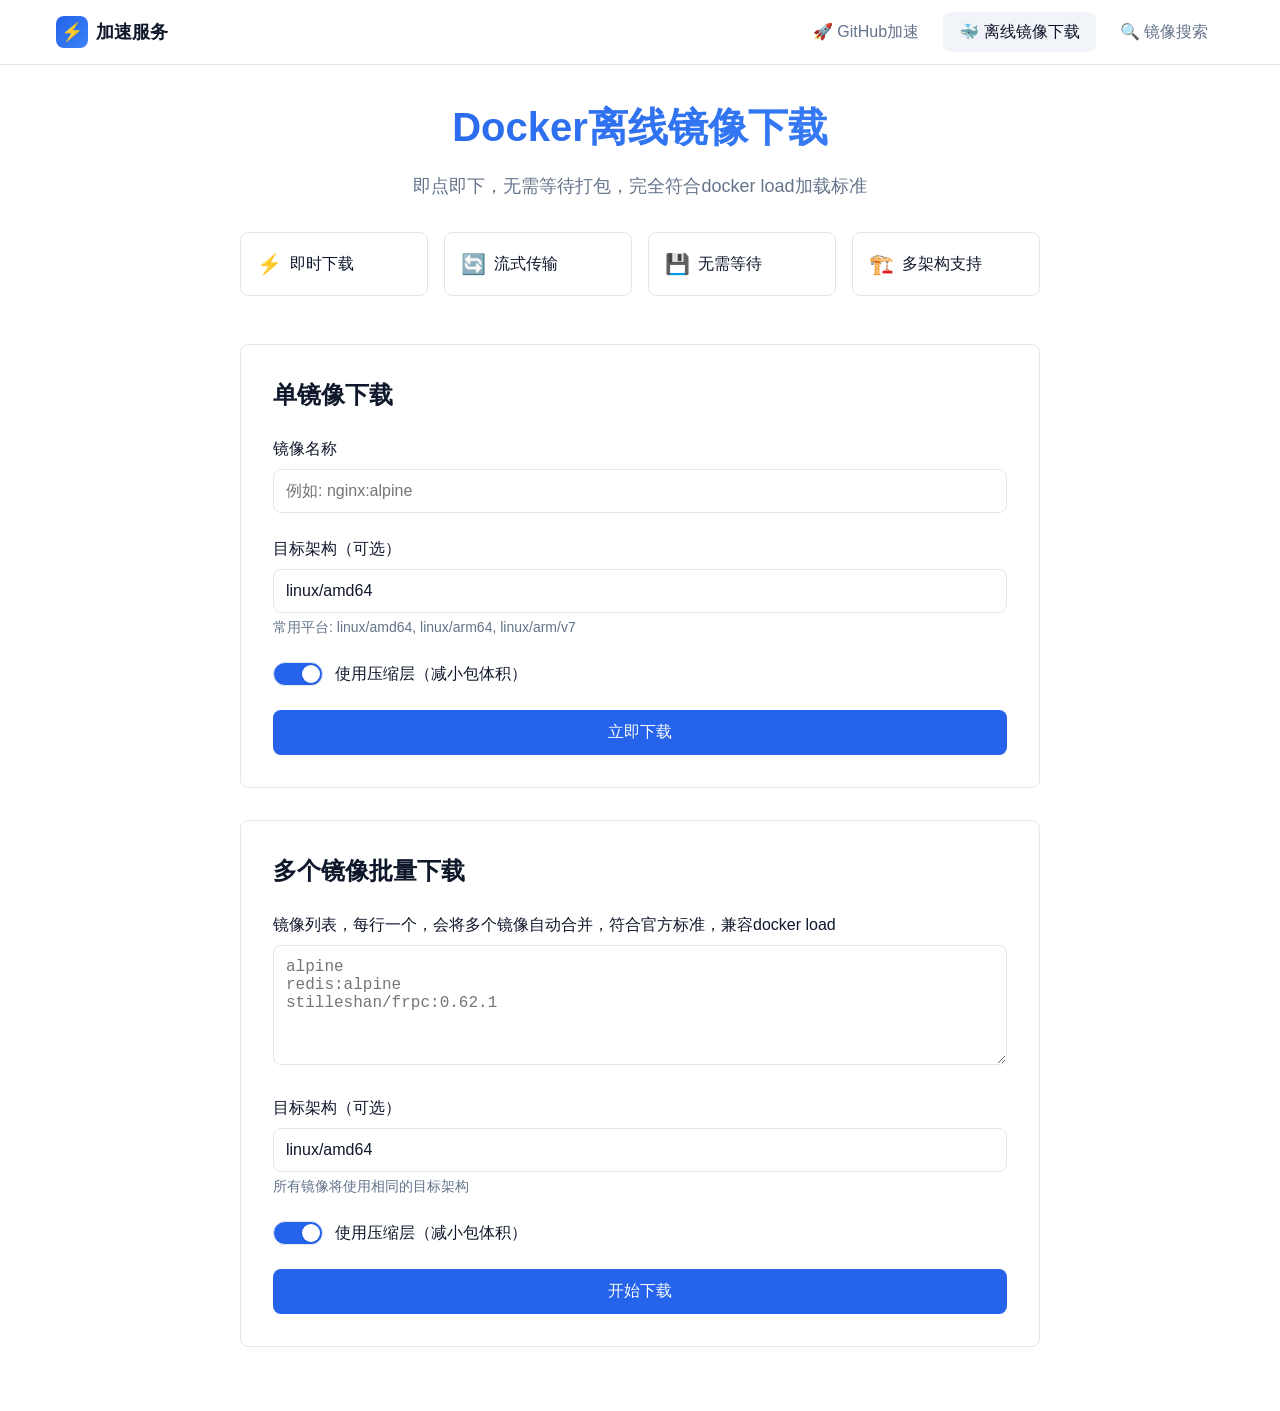
==== src/public/images.html @ 2dc98f77 "Initial hubproxy project" ====
<!DOCTYPE html>
<html lang="zh-CN">
<head>
    <meta charset="UTF-8">
    <meta name="viewport" content="width=device-width, initial-scale=1.0">
    <meta name="description" content="Docker镜像流式下载工具、即点即下无需等待">
    <meta name="keywords" content="Docker镜像下载、流式下载、即时下载">
    <meta name="color-scheme" content="dark light">
    <title>Docker离线镜像下载</title>
    <link rel="icon" href="/favicon.ico">
    <style>
        :root {
            --background: #ffffff;
            --foreground: #0f172a;
            --card: #ffffff;
            --card-foreground: #0f172a;
            --primary: #2563eb;
            --primary-foreground: #f8fafc;
            --secondary: #f1f5f9;
            --secondary-foreground: #0f172a;
            --muted: #f1f5f9;
            --muted-foreground: #64748b;
            --accent: #f1f5f9;
            --accent-foreground: #0f172a;
            --border: #e2e8f0;
            --input: #ffffff;
            --ring: #2563eb;
            --radius: 0.5rem;
            --success: #10b981;
            --warning: #f59e0b;
            --error: #ef4444;
        }

        @media (prefers-color-scheme: dark) {
            :root {
                --background: #0f172a;
                --foreground: #f8fafc;
                --card: #1e293b;
                --card-foreground: #f8fafc;
                --primary: #3b82f6;
                --primary-foreground: #f8fafc;
                --secondary: #1e293b;
                --secondary-foreground: #f8fafc;
                --muted: #1e293b;
                --muted-foreground: #94a3b8;
                --accent: #1e293b;
                --accent-foreground: #f8fafc;
                --border: #334155;
                --input: #1e293b;
                --ring: #3b82f6;
            }
        }

        * {
            box-sizing: border-box;
            margin: 0;
            padding: 0;
        }

        body {
            font-family: -apple-system, BlinkMacSystemFont, 'Segoe UI', 'Roboto', sans-serif;
            background-color: var(--background);
            color: var(--foreground);
            line-height: 1.5;
            min-height: 100vh;
            display: flex;
            flex-direction: column;
            transition: background-color 0.3s, color 0.3s;
        }

        /* 导航栏 */
        .navbar {
            position: sticky;
            top: 0;
            z-index: 50;
            width: 100%;
            border-bottom: 1px solid var(--border);
            background-color: rgba(255, 255, 255, 0.95);
            backdrop-filter: blur(8px);
            padding: 0;
        }

        @media (prefers-color-scheme: dark) {
            .navbar {
                background-color: rgba(15, 23, 42, 0.95);
            }
        }

        .navbar-container {
            max-width: 1200px;
            margin: 0 auto;
            padding: 0 1rem;
            display: flex;
            align-items: center;
            justify-content: space-between;
            height: 4rem;
        }

        .logo {
            display: flex;
            align-items: center;
            gap: 0.5rem;
            text-decoration: none;
            color: var(--foreground);
            font-weight: 600;
            font-size: 1.125rem;
        }

        .logo-icon {
            width: 2rem;
            height: 2rem;
            border-radius: 0.5rem;
            background: linear-gradient(135deg, var(--primary), #3b82f6);
            display: flex;
            align-items: center;
            justify-content: center;
            color: white;
        }

        .nav-links {
            display: flex;
            align-items: center;
            gap: 0.5rem;
        }

        .nav-link {
            padding: 0.5rem 1rem;
            border-radius: var(--radius);
            text-decoration: none;
            color: var(--muted-foreground);
            transition: all 0.2s;
            font-weight: 500;
        }

        .nav-link:hover,
        .nav-link.active {
            color: var(--foreground);
            background-color: var(--muted);
        }

        /* 主要内容 */
        .main {
            flex: 1;
            padding: 2rem 1rem;
        }

        .container {
            max-width: 800px;
            margin: 0 auto;
        }

        .header {
            text-align: center;
            margin-bottom: 3rem;
        }

        .title {
            font-size: 2.5rem;
            font-weight: 700;
            margin-bottom: 1rem;
            background: linear-gradient(135deg, var(--primary), #3b82f6);
            -webkit-background-clip: text;
            -webkit-text-fill-color: transparent;
            background-clip: text;
        }

        .subtitle {
            font-size: 1.125rem;
            color: var(--muted-foreground);
            margin-bottom: 2rem;
        }

        .features {
            display: grid;
            grid-template-columns: repeat(auto-fit, minmax(150px, 1fr));
            gap: 1rem;
            margin-top: 2rem;
        }

        .feature {
            display: flex;
            align-items: center;
            gap: 0.5rem;
            padding: 1rem;
            background-color: var(--card);
            border: 1px solid var(--border);
            border-radius: var(--radius);
            font-weight: 500;
        }

        .feature-icon {
            font-size: 1.25rem;
        }

        /* 下载区域 */
        .download-section,
        .batch-section {
            background-color: var(--card);
            border: 1px solid var(--border);
            border-radius: var(--radius);
            padding: 2rem;
            margin-bottom: 2rem;
        }

        .section-title {
            font-size: 1.5rem;
            font-weight: 600;
            margin-bottom: 1.5rem;
            color: var(--foreground);
        }

        .form-group {
            margin-bottom: 1.5rem;
        }

        .form-label {
            display: block;
            font-weight: 500;
            margin-bottom: 0.5rem;
            color: var(--foreground);
        }

        .form-input,
        .form-select,
        .textarea {
            width: 100%;
            padding: 0.75rem;
            border: 1px solid var(--border);
            border-radius: var(--radius);
            background-color: var(--input);
            color: var(--foreground);
            font-size: 1rem;
            transition: all 0.2s;
        }

        .form-input:focus,
        .form-select:focus,
        .textarea:focus {
            outline: none;
            border-color: var(--ring);
            box-shadow: 0 0 0 3px rgba(37, 99, 235, 0.1);
        }

        .textarea {
            min-height: 120px;
            resize: vertical;
            font-family: monospace;
        }

        .form-row {
            display: grid;
            grid-template-columns: 1fr 1fr;
            gap: 1rem;
        }

        .btn {
            display: inline-flex;
            align-items: center;
            justify-content: center;
            gap: 0.5rem;
            padding: 0.75rem 1.5rem;
            border: none;
            border-radius: var(--radius);
            font-weight: 500;
            font-size: 1rem;
            cursor: pointer;
            transition: all 0.2s;
            text-decoration: none;
        }

        .btn-primary {
            background-color: var(--primary);
            color: var(--primary-foreground);
        }

        .btn-primary:hover:not(:disabled) {
            background-color: #1d4ed8;
        }

        .btn-primary:disabled {
            opacity: 0.5;
            cursor: not-allowed;
        }

        .btn-full {
            width: 100%;
        }

        .status {
            padding: 1rem;
            border-radius: var(--radius);
            margin-bottom: 1rem;
            font-weight: 500;
        }

        .status-success {
            background-color: rgba(16, 185, 129, 0.1);
            color: var(--success);
            border: 1px solid rgba(16, 185, 129, 0.2);
        }

        .status-error {
            background-color: rgba(239, 68, 68, 0.1);
            color: var(--error);
            border: 1px solid rgba(239, 68, 68, 0.2);
        }

        .status-warning {
            background-color: rgba(245, 158, 11, 0.1);
            color: var(--warning);
            border: 1px solid rgba(245, 158, 11, 0.2);
        }

        .help-text {
            font-size: 0.875rem;
            color: var(--muted-foreground);
            margin-top: 0.25rem;
        }

        @media (max-width: 768px) {
            .navbar-container {
                padding: 0 0.5rem;
            }
            
            .nav-links {
                gap: 0.25rem;
            }
            
            .nav-link {
                padding: 0.5rem;
                font-size: 0.875rem;
            }
            
            .main {
                padding: 1rem 0.5rem;
            }
            
            .download-section,
            .batch-section {
                padding: 1.5rem;
            }
            
            .form-row {
                grid-template-columns: 1fr;
            }
            
            .features {
                grid-template-columns: 1fr;
            }
            
            .title {
                font-size: 2rem;
            }
        }

        .loading {
            display: inline-block;
            width: 1rem;
            height: 1rem;
            border: 2px solid transparent;
            border-top: 2px solid currentColor;
            border-radius: 50%;
            animation: spin 1s linear infinite;
        }

        @keyframes spin {
            0% { transform: rotate(0deg); }
            100% { transform: rotate(360deg); }
        }

        /* 切换开关样式 */
        .switch-container {
            display: flex;
            align-items: center;
            gap: 0.75rem;
            margin-bottom: 1.5rem;
        }

        .switch {
            position: relative;
            display: inline-block;
            width: 50px;
            height: 24px;
        }

        .switch input {
            opacity: 0;
            width: 0;
            height: 0;
        }

        .slider {
            position: absolute;
            cursor: pointer;
            top: 0;
            left: 0;
            right: 0;
            bottom: 0;
            background-color: var(--muted);
            transition: 0.2s;
            border-radius: 24px;
            border: 1px solid var(--border);
        }

        .slider:before {
            position: absolute;
            content: "";
            height: 18px;
            width: 18px;
            left: 2px;
            bottom: 2px;
            background-color: white;
            transition: 0.2s;
            border-radius: 50%;
            box-shadow: 0 1px 3px rgba(0,0,0,0.1);
        }

        input:checked + .slider {
            background-color: var(--primary);
        }

        input:checked + .slider:before {
            transform: translateX(26px);
        }

        .switch-label {
            font-weight: 500;
            color: var(--foreground);
            cursor: pointer;
        }

        .hidden {
            display: none;
        }

        .mobile-menu-toggle {
            display: none;
        }

        @media (max-width: 768px) {
            .navbar-container {
                padding: 0 0.5rem;
            }
            
            .nav-links {
                position: fixed;
                top: 70px;
                left: 0;
                right: 0;
                background: var(--background);
                border: 1px solid var(--border);
                border-top: none;
                border-radius: 0 0 12px 12px;
                padding: 1rem;
                flex-direction: column;
                gap: 0.5rem;
                z-index: 1000;
                transform: translateY(-100vh);
                transition: transform 0.3s ease;
            }
            
            .nav-links.active {
                transform: translateY(0);
            }
            
            .mobile-menu-toggle {
                display: block !important;
                background: none;
                border: none;
                color: var(--foreground);
                font-size: 1.5rem;
                cursor: pointer;
                padding: 0.5rem;
                border-radius: var(--radius);
                transition: background-color 0.2s;
            }
            
            .mobile-menu-toggle:hover {
                background-color: var(--muted);
            }
            
            .navbar-container {
                justify-content: space-between !important;
            }
            
            .main {
                padding: 1rem 0.5rem;
            }
            
            .download-section,
            .batch-section {
                padding: 1.5rem;
            }
            
            .form-row {
                grid-template-columns: 1fr;
            }
            
            .features {
                grid-template-columns: 1fr;
            }
            
            .title {
                font-size: 2rem;
            }
        }
    </style>
</head>
<body>
    <nav class="navbar">
        <div class="navbar-container">
            <a href="/" class="logo">
                <div class="logo-icon">
                    ⚡
                </div>
                加速服务
            </a>
            
            <button class="mobile-menu-toggle" id="mobileMenuToggle">
                ☰
            </button>
            
            <div class="nav-links" id="navLinks">
                <a href="/" class="nav-link">🚀 GitHub加速</a>
                <a href="/images.html" class="nav-link active">🐳 离线镜像下载</a>
                <a href="/search.html" class="nav-link">🔍 镜像搜索</a>
            </div>
        </div>
    </nav>

    <main class="main">
        <div class="container">
            <div class="header">
                <h1 class="title">Docker离线镜像下载</h1>
                <p class="subtitle">即点即下，无需等待打包，完全符合docker load加载标准</p>
                
                <div class="features">
                    <div class="feature">
                        <span class="feature-icon">⚡</span>
                        <span>即时下载</span>
                    </div>
                    <div class="feature">
                        <span class="feature-icon">🔄</span>
                        <span>流式传输</span>
                    </div>
                    <div class="feature">
                        <span class="feature-icon">💾</span>
                        <span>无需等待</span>
                    </div>
                    <div class="feature">
                        <span class="feature-icon">🏗️</span>
                        <span>多架构支持</span>
                    </div>
                </div>
            </div>

            <div class="download-section">
                <h2 class="section-title">单镜像下载</h2>
                
                <div id="singleStatus"></div>
                
                <form id="singleForm">
                    <div class="form-group">
                        <label class="form-label" for="imageInput">镜像名称</label>
                        <input 
                            type="text" 
                            id="imageInput" 
                            class="form-input" 
                            placeholder="例如: nginx:alpine"
                        >
                    </div>
                    
                    <div class="form-group">
                        <label class="form-label" for="platformInput">目标架构（可选）</label>
                        <input 
                            type="text" 
                            id="platformInput" 
                            class="form-input" 
                            placeholder="linux/amd64"
                            value="linux/amd64"
                        >
                        <div class="help-text">
                            常用平台: linux/amd64, linux/arm64, linux/arm/v7
                        </div>
                    </div>
                    
                    <div class="switch-container">
                        <label class="switch">
                            <input type="checkbox" id="compressedToggle" checked>
                            <span class="slider"></span>
                        </label>
                        <label for="compressedToggle" class="switch-label">使用压缩层（减小包体积）</label>
                    </div>
                    
                    <button type="submit" class="btn btn-primary btn-full" id="downloadBtn">
                        <span id="downloadText">立即下载</span>
                        <span id="downloadLoading" class="loading hidden"></span>
                    </button>
                </form>
            </div>

            <div class="batch-section">
                <h2 class="section-title">多个镜像批量下载</h2>
                
                <div id="batchStatus"></div>
                
                <form id="batchForm">
                    <div class="form-group">
                        <label class="form-label" for="imagesTextarea">镜像列表，每行一个，会将多个镜像自动合并，符合官方标准，兼容docker load</label>
                        <textarea 
                            id="imagesTextarea" 
                            class="textarea" 
                            placeholder="alpine&#10;redis:alpine&#10;stilleshan/frpc:0.62.1"
                        ></textarea>
                    </div>
                    
                    <div class="form-group">
                        <label class="form-label" for="batchPlatformInput">目标架构（可选）</label>
                        <input 
                            type="text" 
                            id="batchPlatformInput" 
                            class="form-input" 
                            placeholder="linux/amd64"
                            value="linux/amd64"
                        >
                        <div class="help-text">
                            所有镜像将使用相同的目标架构
                        </div>
                    </div>
                    
                    <div class="switch-container">
                        <label class="switch">
                            <input type="checkbox" id="batchCompressedToggle" checked>
                            <span class="slider"></span>
                        </label>
                        <label for="batchCompressedToggle" class="switch-label">使用压缩层（减小包体积）</label>
                    </div>
                    
                    <button type="submit" class="btn btn-primary btn-full" id="batchDownloadBtn">
                        <span id="batchDownloadText">开始下载</span>
                        <span id="batchDownloadLoading" class="loading hidden"></span>
                    </button>
                </form>
            </div>
        </div>
    </main>

    <script>
        function showStatus(elementId, message, type = 'success') {
            const element = document.getElementById(elementId);
            element.className = `status status-${type}`;
            element.textContent = message;
            element.classList.remove('hidden');
        }

        function hideStatus(elementId) {
            document.getElementById(elementId).classList.add('hidden');
        }

        function setButtonLoading(btnId, textId, loadingId, loading) {
            const btn = document.getElementById(btnId);
            const text = document.getElementById(textId);
            const loadingSpinner = document.getElementById(loadingId);
            
            btn.disabled = loading;
            if (loading) {
                text.classList.add('hidden');
                loadingSpinner.classList.remove('hidden');
            } else {
                text.classList.remove('hidden');
                loadingSpinner.classList.add('hidden');
            }
        }

        function buildDownloadUrl(imageName, platform = '', useCompressed = true, mode = '') {
            const encodedImage = imageName.replace(/\//g, '_');
            let url = `/api/image/download/${encodedImage}`;
            
            const params = new URLSearchParams();
            if (platform && platform.trim()) {
                params.append('platform', platform.trim());
            }
            params.append('compressed', useCompressed.toString());
            if (mode) {
                params.append('mode', mode);
            }
            
            if (params.toString()) {
                url += '?' + params.toString();
            }
            
            return url;
        }

        function buildInfoUrl(imageName) {
            const encodedImage = imageName.replace(/\//g, '_');
            return `/api/image/info/${encodedImage}`;
        }

        async function preflightImageDownload(imageName) {
            const controller = new AbortController();
            const timeoutId = setTimeout(() => controller.abort(), 8000);
            try {
                const response = await fetch(buildInfoUrl(imageName), {
                    method: 'GET',
                    headers: {
                        'Accept': 'application/json'
                    },
                    cache: 'no-store',
                    signal: controller.signal
                });

                const contentType = response.headers.get('Content-Type') || '';
                let payload = null;
                if (contentType.includes('application/json')) {
                    payload = await response.json();
                }

                if (!response.ok) {
                    return { ok: false, error: (payload && payload.error) ? payload.error : '镜像预检失败' };
                }

                if (payload && payload.success === false) {
                    return { ok: false, error: payload.error || '镜像预检失败' };
                }

                return { ok: true };
            } catch (error) {
                if (error.name === 'AbortError') {
                    return { ok: false, error: '预检超时，请稍后重试' };
                }
                return { ok: false, error: '网络错误: ' + error.message };
            } finally {
                clearTimeout(timeoutId);
            }
        }

        async function preflightImages(images) {
            const uniqueImages = Array.from(new Set(images));
            const results = await Promise.allSettled(uniqueImages.map((imageName) => preflightImageDownload(imageName)));
            for (let i = 0; i < results.length; i++) {
                const result = results[i];
                if (result.status === 'rejected') {
                    return { ok: false, error: '预检失败，请稍后重试' };
                }
                if (!result.value.ok) {
                    return { ok: false, error: result.value.error || '预检失败' };
                }
            }
            return { ok: true };
        }

        document.getElementById('singleForm').addEventListener('submit', async function(e) {
            e.preventDefault();
            
            const imageName = document.getElementById('imageInput').value.trim();
            if (!imageName) {
                showStatus('singleStatus', '请输入镜像名称', 'error');
                return;
            }
            
            const platform = document.getElementById('platformInput').value.trim();
            const useCompressed = document.getElementById('compressedToggle').checked;
            
            hideStatus('singleStatus');
            setButtonLoading('downloadBtn', 'downloadText', 'downloadLoading', true);
            
            showStatus('singleStatus', '正在准备下载...', 'success');
            const preflightResult = await preflightImages([imageName]);
            if (!preflightResult.ok) {
                showStatus('singleStatus', preflightResult.error, 'error');
                setButtonLoading('downloadBtn', 'downloadText', 'downloadLoading', false);
                return;
            }

            const prepareUrl = buildDownloadUrl(imageName, platform, useCompressed, 'prepare');
            try {
                const response = await fetch(prepareUrl, {
                    method: 'GET',
                    headers: {
                        'Accept': 'application/json'
                    },
                    cache: 'no-store'
                });

                if (response.ok) {
                    const data = await response.json();
                    if (!data || !data.download_url) {
                        showStatus('singleStatus', '下载地址生成失败', 'error');
                        return;
                    }

                    const link = document.createElement('a');
                    link.href = data.download_url;
                    link.download = '';
                    link.style.display = 'none';
                    document.body.appendChild(link);
                    link.click();
                    document.body.removeChild(link);

                    const platformText = platform ? ` (${platform})` : '';
                    showStatus('singleStatus', `开始下载 ${imageName}${platformText}`, 'success');
                } else {
                    const error = await response.json();
                    showStatus('singleStatus', error.error || '下载失败', 'error');
                }
            } catch (error) {
                showStatus('singleStatus', '网络错误: ' + error.message, 'error');
            } finally {
                setButtonLoading('downloadBtn', 'downloadText', 'downloadLoading', false);
            }
        });

        document.getElementById('batchForm').addEventListener('submit', async function(e) {
            e.preventDefault();
            
            const imagesText = document.getElementById('imagesTextarea').value.trim();
            if (!imagesText) {
                showStatus('batchStatus', '请输入镜像列表', 'error');
                return;
            }
            
            const images = imagesText.split('\n')
                .map(line => line.trim())
                .filter(line => line && !line.startsWith('#'));
            
            if (images.length === 0) {
                showStatus('batchStatus', '镜像列表为空', 'error');
                return;
            }
            
            const platform = document.getElementById('batchPlatformInput').value.trim();
            const useCompressed = document.getElementById('batchCompressedToggle').checked;
            
            const options = {
                images: images,
                useCompressedLayers: useCompressed
            };
            
            if (platform) {
                options.platform = platform;
            }
            
            hideStatus('batchStatus');
            setButtonLoading('batchDownloadBtn', 'batchDownloadText', 'batchDownloadLoading', true);
            showStatus('batchStatus', '正在准备下载...', 'success');
            const preflightResult = await preflightImages(images);
            if (!preflightResult.ok) {
                showStatus('batchStatus', preflightResult.error, 'error');
                setButtonLoading('batchDownloadBtn', 'batchDownloadText', 'batchDownloadLoading', false);
                return;
            }
            
            try {
                const response = await fetch('/api/image/batch?mode=prepare', {
                    method: 'POST',
                    headers: {
                        'Content-Type': 'application/json',
                    },
                    body: JSON.stringify(options)
                });
                
                if (response.ok) {
                    const data = await response.json();
                    if (!data || !data.download_url) {
                        showStatus('batchStatus', '下载地址生成失败', 'error');
                        return;
                    }

                    const url = data.download_url;
                    const link = document.createElement('a');
                    link.href = url;
                    link.style.display = 'none';
                    document.body.appendChild(link);
                    link.click();
                    document.body.removeChild(link);
                    
                    const platformText = platform ? ` (${platform})` : '';
                    showStatus('batchStatus', `开始下载 ${images.length} 个镜像${platformText}`, 'success');
                } else {
                    const error = await response.json();
                    showStatus('batchStatus', error.error || '下载失败', 'error');
                }
            } catch (error) {
                showStatus('batchStatus', '网络错误: ' + error.message, 'error');
            } finally {
                setButtonLoading('batchDownloadBtn', 'batchDownloadText', 'batchDownloadLoading', false);
            }
        });

        function initMobileMenu() {
            const mobileMenuToggle = document.getElementById('mobileMenuToggle');
            const navLinks = document.getElementById('navLinks');
            
            if (mobileMenuToggle && navLinks) {
                mobileMenuToggle.addEventListener('click', () => {
                    navLinks.classList.toggle('active');
                });
                
                navLinks.addEventListener('click', (e) => {
                    if (e.target.classList.contains('nav-link')) {
                        navLinks.classList.remove('active');
                    }
                });
            }
        }

        initMobileMenu();
    </script>
</body>
</html>
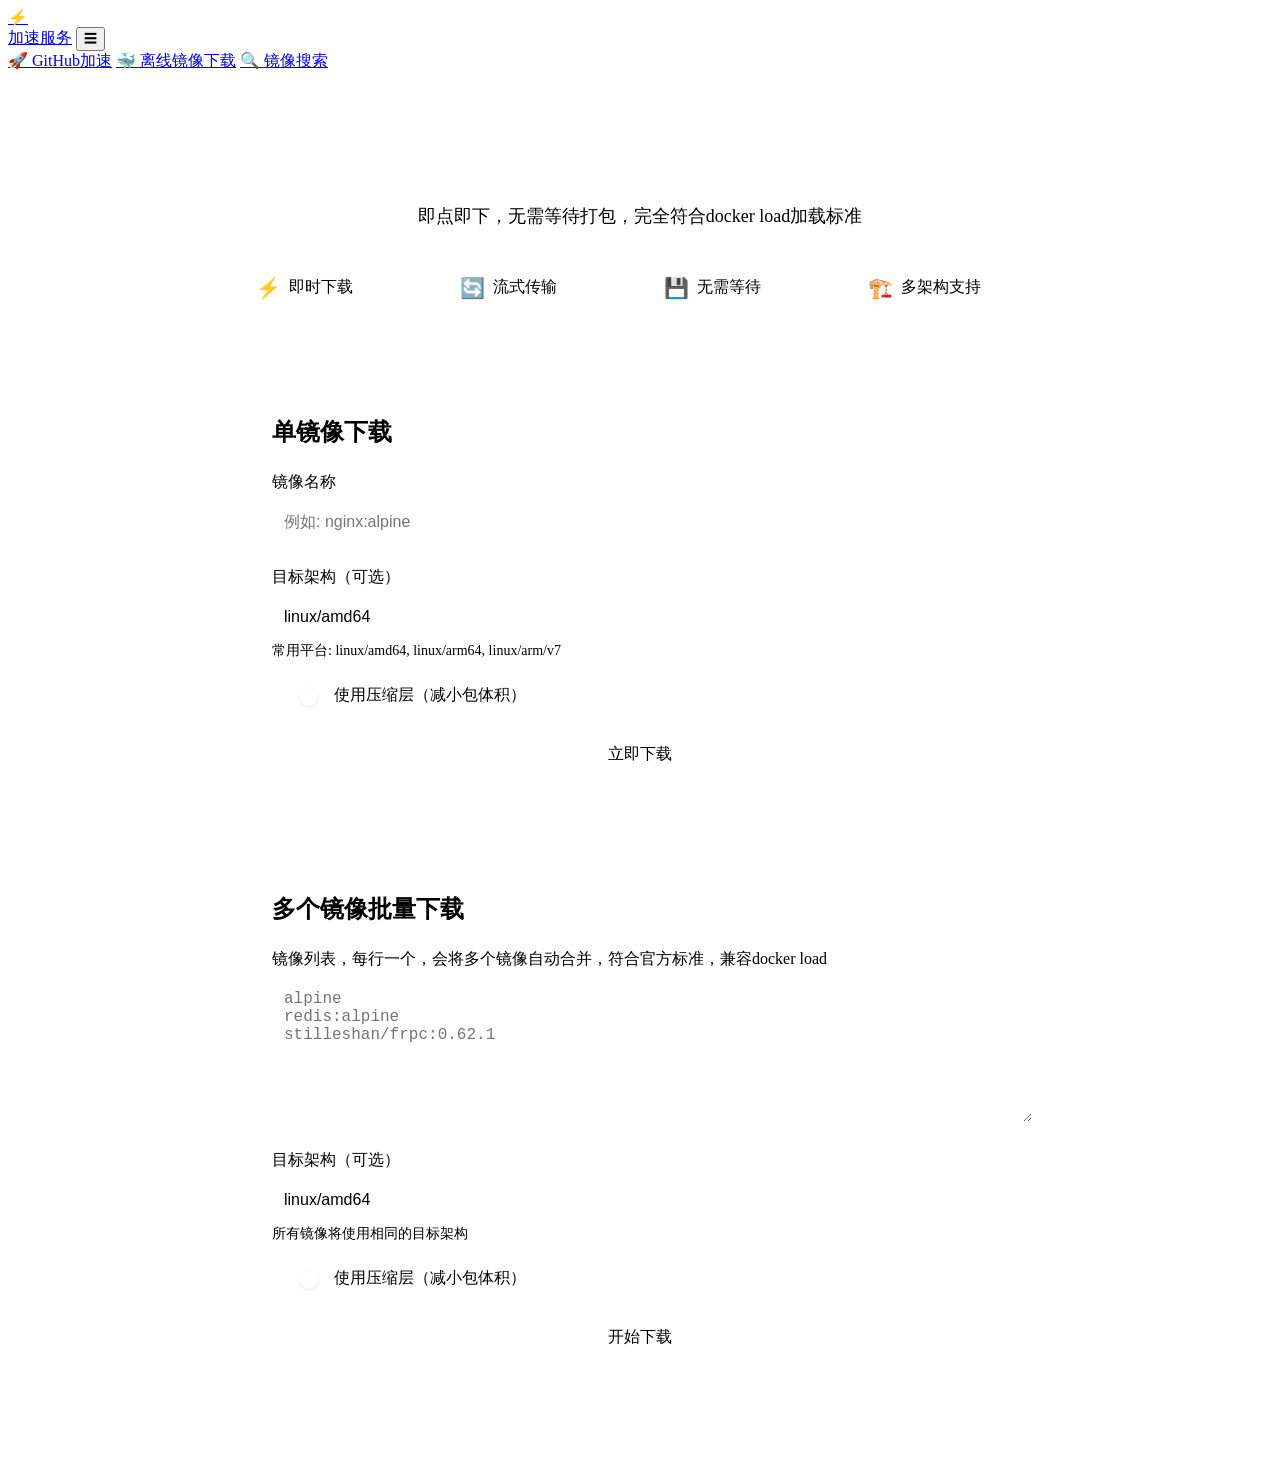
==== commit 682e8517: "Optimize workflows, frontend, and code quality - Fix Docker image tags: only latest, date, linux-amd" ====
--- a/src/public/images.html
+++ b/src/public/images.html
@@ -8,518 +8,54 @@
     <meta name="color-scheme" content="dark light">
     <title>Docker离线镜像下载</title>
     <link rel="icon" href="/favicon.ico">
+    <link rel="stylesheet" href="/public/nav.css">
     <style>
-        :root {
-            --background: #ffffff;
-            --foreground: #0f172a;
-            --card: #ffffff;
-            --card-foreground: #0f172a;
-            --primary: #2563eb;
-            --primary-foreground: #f8fafc;
-            --secondary: #f1f5f9;
-            --secondary-foreground: #0f172a;
-            --muted: #f1f5f9;
-            --muted-foreground: #64748b;
-            --accent: #f1f5f9;
-            --accent-foreground: #0f172a;
-            --border: #e2e8f0;
-            --input: #ffffff;
-            --ring: #2563eb;
-            --radius: 0.5rem;
-            --success: #10b981;
-            --warning: #f59e0b;
-            --error: #ef4444;
-        }
-
-        @media (prefers-color-scheme: dark) {
-            :root {
-                --background: #0f172a;
-                --foreground: #f8fafc;
-                --card: #1e293b;
-                --card-foreground: #f8fafc;
-                --primary: #3b82f6;
-                --primary-foreground: #f8fafc;
-                --secondary: #1e293b;
-                --secondary-foreground: #f8fafc;
-                --muted: #1e293b;
-                --muted-foreground: #94a3b8;
-                --accent: #1e293b;
-                --accent-foreground: #f8fafc;
-                --border: #334155;
-                --input: #1e293b;
-                --ring: #3b82f6;
-            }
-        }
-
-        * {
-            box-sizing: border-box;
-            margin: 0;
-            padding: 0;
-        }
-
-        body {
-            font-family: -apple-system, BlinkMacSystemFont, 'Segoe UI', 'Roboto', sans-serif;
-            background-color: var(--background);
-            color: var(--foreground);
-            line-height: 1.5;
-            min-height: 100vh;
-            display: flex;
-            flex-direction: column;
-            transition: background-color 0.3s, color 0.3s;
-        }
-
-        /* 导航栏 */
-        .navbar {
-            position: sticky;
-            top: 0;
-            z-index: 50;
-            width: 100%;
-            border-bottom: 1px solid var(--border);
-            background-color: rgba(255, 255, 255, 0.95);
-            backdrop-filter: blur(8px);
-            padding: 0;
-        }
-
-        @media (prefers-color-scheme: dark) {
-            .navbar {
-                background-color: rgba(15, 23, 42, 0.95);
-            }
-        }
-
-        .navbar-container {
-            max-width: 1200px;
-            margin: 0 auto;
-            padding: 0 1rem;
-            display: flex;
-            align-items: center;
-            justify-content: space-between;
-            height: 4rem;
-        }
-
-        .logo {
-            display: flex;
-            align-items: center;
-            gap: 0.5rem;
-            text-decoration: none;
-            color: var(--foreground);
-            font-weight: 600;
-            font-size: 1.125rem;
-        }
-
-        .logo-icon {
-            width: 2rem;
-            height: 2rem;
-            border-radius: 0.5rem;
-            background: linear-gradient(135deg, var(--primary), #3b82f6);
-            display: flex;
-            align-items: center;
-            justify-content: center;
-            color: white;
-        }
-
-        .nav-links {
-            display: flex;
-            align-items: center;
-            gap: 0.5rem;
-        }
-
-        .nav-link {
-            padding: 0.5rem 1rem;
-            border-radius: var(--radius);
-            text-decoration: none;
-            color: var(--muted-foreground);
-            transition: all 0.2s;
-            font-weight: 500;
-        }
-
-        .nav-link:hover,
-        .nav-link.active {
-            color: var(--foreground);
-            background-color: var(--muted);
-        }
-
-        /* 主要内容 */
-        .main {
-            flex: 1;
-            padding: 2rem 1rem;
-        }
-
-        .container {
-            max-width: 800px;
-            margin: 0 auto;
-        }
-
-        .header {
-            text-align: center;
-            margin-bottom: 3rem;
-        }
-
-        .title {
-            font-size: 2.5rem;
-            font-weight: 700;
-            margin-bottom: 1rem;
-            background: linear-gradient(135deg, var(--primary), #3b82f6);
-            -webkit-background-clip: text;
-            -webkit-text-fill-color: transparent;
-            background-clip: text;
-        }
-
-        .subtitle {
-            font-size: 1.125rem;
-            color: var(--muted-foreground);
-            margin-bottom: 2rem;
-        }
-
-        .features {
-            display: grid;
-            grid-template-columns: repeat(auto-fit, minmax(150px, 1fr));
-            gap: 1rem;
-            margin-top: 2rem;
-        }
-
-        .feature {
-            display: flex;
-            align-items: center;
-            gap: 0.5rem;
-            padding: 1rem;
-            background-color: var(--card);
-            border: 1px solid var(--border);
-            border-radius: var(--radius);
-            font-weight: 500;
-        }
-
-        .feature-icon {
-            font-size: 1.25rem;
-        }
-
-        /* 下载区域 */
-        .download-section,
-        .batch-section {
-            background-color: var(--card);
-            border: 1px solid var(--border);
-            border-radius: var(--radius);
-            padding: 2rem;
-            margin-bottom: 2rem;
-        }
-
-        .section-title {
-            font-size: 1.5rem;
-            font-weight: 600;
-            margin-bottom: 1.5rem;
-            color: var(--foreground);
-        }
-
-        .form-group {
-            margin-bottom: 1.5rem;
-        }
-
-        .form-label {
-            display: block;
-            font-weight: 500;
-            margin-bottom: 0.5rem;
-            color: var(--foreground);
-        }
-
-        .form-input,
-        .form-select,
-        .textarea {
-            width: 100%;
-            padding: 0.75rem;
-            border: 1px solid var(--border);
-            border-radius: var(--radius);
-            background-color: var(--input);
-            color: var(--foreground);
-            font-size: 1rem;
-            transition: all 0.2s;
-        }
-
-        .form-input:focus,
-        .form-select:focus,
-        .textarea:focus {
-            outline: none;
-            border-color: var(--ring);
-            box-shadow: 0 0 0 3px rgba(37, 99, 235, 0.1);
-        }
-
-        .textarea {
-            min-height: 120px;
-            resize: vertical;
-            font-family: monospace;
-        }
-
-        .form-row {
-            display: grid;
-            grid-template-columns: 1fr 1fr;
-            gap: 1rem;
-        }
-
-        .btn {
-            display: inline-flex;
-            align-items: center;
-            justify-content: center;
-            gap: 0.5rem;
-            padding: 0.75rem 1.5rem;
-            border: none;
-            border-radius: var(--radius);
-            font-weight: 500;
-            font-size: 1rem;
-            cursor: pointer;
-            transition: all 0.2s;
-            text-decoration: none;
-        }
-
-        .btn-primary {
-            background-color: var(--primary);
-            color: var(--primary-foreground);
-        }
-
-        .btn-primary:hover:not(:disabled) {
-            background-color: #1d4ed8;
-        }
-
-        .btn-primary:disabled {
-            opacity: 0.5;
-            cursor: not-allowed;
-        }
-
-        .btn-full {
-            width: 100%;
-        }
-
-        .status {
-            padding: 1rem;
-            border-radius: var(--radius);
-            margin-bottom: 1rem;
-            font-weight: 500;
-        }
-
-        .status-success {
-            background-color: rgba(16, 185, 129, 0.1);
-            color: var(--success);
-            border: 1px solid rgba(16, 185, 129, 0.2);
-        }
-
-        .status-error {
-            background-color: rgba(239, 68, 68, 0.1);
-            color: var(--error);
-            border: 1px solid rgba(239, 68, 68, 0.2);
-        }
-
-        .status-warning {
-            background-color: rgba(245, 158, 11, 0.1);
-            color: var(--warning);
-            border: 1px solid rgba(245, 158, 11, 0.2);
-        }
-
-        .help-text {
-            font-size: 0.875rem;
-            color: var(--muted-foreground);
-            margin-top: 0.25rem;
-        }
-
-        @media (max-width: 768px) {
-            .navbar-container {
-                padding: 0 0.5rem;
-            }
-            
-            .nav-links {
-                gap: 0.25rem;
-            }
-            
-            .nav-link {
-                padding: 0.5rem;
-                font-size: 0.875rem;
-            }
-            
-            .main {
-                padding: 1rem 0.5rem;
-            }
-            
-            .download-section,
-            .batch-section {
-                padding: 1.5rem;
-            }
-            
-            .form-row {
-                grid-template-columns: 1fr;
-            }
-            
-            .features {
-                grid-template-columns: 1fr;
-            }
-            
-            .title {
-                font-size: 2rem;
-            }
-        }
-
-        .loading {
-            display: inline-block;
-            width: 1rem;
-            height: 1rem;
-            border: 2px solid transparent;
-            border-top: 2px solid currentColor;
-            border-radius: 50%;
-            animation: spin 1s linear infinite;
-        }
-
-        @keyframes spin {
-            0% { transform: rotate(0deg); }
-            100% { transform: rotate(360deg); }
-        }
-
-        /* 切换开关样式 */
-        .switch-container {
-            display: flex;
-            align-items: center;
-            gap: 0.75rem;
-            margin-bottom: 1.5rem;
-        }
-
-        .switch {
-            position: relative;
-            display: inline-block;
-            width: 50px;
-            height: 24px;
-        }
-
-        .switch input {
-            opacity: 0;
-            width: 0;
-            height: 0;
-        }
-
-        .slider {
-            position: absolute;
-            cursor: pointer;
-            top: 0;
-            left: 0;
-            right: 0;
-            bottom: 0;
-            background-color: var(--muted);
-            transition: 0.2s;
-            border-radius: 24px;
-            border: 1px solid var(--border);
-        }
-
-        .slider:before {
-            position: absolute;
-            content: "";
-            height: 18px;
-            width: 18px;
-            left: 2px;
-            bottom: 2px;
-            background-color: white;
-            transition: 0.2s;
-            border-radius: 50%;
-            box-shadow: 0 1px 3px rgba(0,0,0,0.1);
-        }
-
-        input:checked + .slider {
-            background-color: var(--primary);
-        }
-
-        input:checked + .slider:before {
-            transform: translateX(26px);
-        }
-
-        .switch-label {
-            font-weight: 500;
-            color: var(--foreground);
-            cursor: pointer;
-        }
-
-        .hidden {
-            display: none;
-        }
-
-        .mobile-menu-toggle {
-            display: none;
-        }
-
-        @media (max-width: 768px) {
-            .navbar-container {
-                padding: 0 0.5rem;
-            }
-            
-            .nav-links {
-                position: fixed;
-                top: 70px;
-                left: 0;
-                right: 0;
-                background: var(--background);
-                border: 1px solid var(--border);
-                border-top: none;
-                border-radius: 0 0 12px 12px;
-                padding: 1rem;
-                flex-direction: column;
-                gap: 0.5rem;
-                z-index: 1000;
-                transform: translateY(-100vh);
-                transition: transform 0.3s ease;
-            }
-            
-            .nav-links.active {
-                transform: translateY(0);
-            }
-            
-            .mobile-menu-toggle {
-                display: block !important;
-                background: none;
-                border: none;
-                color: var(--foreground);
-                font-size: 1.5rem;
-                cursor: pointer;
-                padding: 0.5rem;
-                border-radius: var(--radius);
-                transition: background-color 0.2s;
-            }
-            
-            .mobile-menu-toggle:hover {
-                background-color: var(--muted);
-            }
-            
-            .navbar-container {
-                justify-content: space-between !important;
-            }
-            
-            .main {
-                padding: 1rem 0.5rem;
-            }
-            
-            .download-section,
-            .batch-section {
-                padding: 1.5rem;
-            }
-            
-            .form-row {
-                grid-template-columns: 1fr;
-            }
-            
-            .features {
-                grid-template-columns: 1fr;
-            }
-            
-            .title {
-                font-size: 2rem;
-            }
-        }
+        :root { --success: #10b981; --warning: #f59e0b; --error: #ef4444; }
+        .main { flex: 1; padding: 2rem 1rem; }
+        .container { max-width: 800px; margin: 0 auto; }
+        .header { text-align: center; margin-bottom: 3rem; }
+        .title { font-size: 2.5rem; font-weight: 700; margin-bottom: 1rem; background: linear-gradient(135deg, var(--primary), #3b82f6); -webkit-background-clip: text; -webkit-text-fill-color: transparent; background-clip: text; }
+        .subtitle { font-size: 1.125rem; color: var(--muted-foreground); margin-bottom: 2rem; }
+        .features { display: grid; grid-template-columns: repeat(auto-fit, minmax(150px, 1fr)); gap: 1rem; margin-top: 2rem; }
+        .feature { display: flex; align-items: center; gap: 0.5rem; padding: 1rem; background-color: var(--card); border: 1px solid var(--border); border-radius: var(--radius); font-weight: 500; }
+        .feature-icon { font-size: 1.25rem; }
+        .download-section, .batch-section { background-color: var(--card); border: 1px solid var(--border); border-radius: var(--radius); padding: 2rem; margin-bottom: 2rem; }
+        .section-title { font-size: 1.5rem; font-weight: 600; margin-bottom: 1.5rem; color: var(--foreground); }
+        .form-group { margin-bottom: 1.5rem; }
+        .form-label { display: block; font-weight: 500; margin-bottom: 0.5rem; color: var(--foreground); }
+        .form-input, .form-select, .textarea { width: 100%; padding: 0.75rem; border: 1px solid var(--border); border-radius: var(--radius); background-color: var(--input); color: var(--foreground); font-size: 1rem; transition: all 0.2s; }
+        .form-input:focus, .form-select:focus, .textarea:focus { outline: none; border-color: var(--ring); box-shadow: 0 0 0 3px rgba(37,99,235,0.1); }
+        .textarea { min-height: 120px; resize: vertical; font-family: monospace; }
+        .form-row { display: grid; grid-template-columns: 1fr 1fr; gap: 1rem; }
+        .btn { display: inline-flex; align-items: center; justify-content: center; gap: 0.5rem; padding: 0.75rem 1.5rem; border: none; border-radius: var(--radius); font-weight: 500; font-size: 1rem; cursor: pointer; transition: all 0.2s; text-decoration: none; }
+        .btn-primary { background-color: var(--primary); color: var(--primary-foreground); }
+        .btn-primary:hover:not(:disabled) { background-color: #1d4ed8; }
+        .btn-primary:disabled { opacity: 0.5; cursor: not-allowed; }
+        .btn-full { width: 100%; }
+        .status { padding: 1rem; border-radius: var(--radius); margin-bottom: 1rem; font-weight: 500; }
+        .status-success { background-color: rgba(16,185,129,0.1); color: var(--success); border: 1px solid rgba(16,185,129,0.2); }
+        .status-error { background-color: rgba(239,68,68,0.1); color: var(--error); border: 1px solid rgba(239,68,68,0.2); }
+        .status-warning { background-color: rgba(245,158,11,0.1); color: var(--warning); border: 1px solid rgba(245,158,11,0.2); }
+        .help-text { font-size: 0.875rem; color: var(--muted-foreground); margin-top: 0.25rem; }
+        .loading { display: inline-block; width: 1rem; height: 1rem; border: 2px solid transparent; border-top: 2px solid currentColor; border-radius: 50%; animation: spin 1s linear infinite; }
+        @keyframes spin { 0% { transform: rotate(0deg); } 100% { transform: rotate(360deg); } }
+        .switch-container { display: flex; align-items: center; gap: 0.75rem; margin-bottom: 1.5rem; }
+        .switch { position: relative; display: inline-block; width: 50px; height: 24px; }
+        .switch input { opacity: 0; width: 0; height: 0; }
+        .slider { position: absolute; cursor: pointer; top: 0; left: 0; right: 0; bottom: 0; background-color: var(--muted); transition: 0.2s; border-radius: 24px; border: 1px solid var(--border); }
+        .slider:before { position: absolute; content: ""; height: 18px; width: 18px; left: 2px; bottom: 2px; background-color: white; transition: 0.2s; border-radius: 50%; box-shadow: 0 1px 3px rgba(0,0,0,0.1); }
+        input:checked + .slider { background-color: var(--primary); }
+        input:checked + .slider:before { transform: translateX(26px); }
+        .switch-label { font-weight: 500; color: var(--foreground); cursor: pointer; }
+        .hidden { display: none; }
+        @media (max-width: 768px) { .main { padding: 1rem 0.5rem; } .download-section, .batch-section { padding: 1.5rem; } .form-row { grid-template-columns: 1fr; } .features { grid-template-columns: 1fr; } .title { font-size: 2rem; } }
     </style>
 </head>
 <body>
     <nav class="navbar">
         <div class="navbar-container">
-            <a href="/" class="logo">
-                <div class="logo-icon">
-                    ⚡
-                </div>
-                加速服务
-            </a>
-            
-            <button class="mobile-menu-toggle" id="mobileMenuToggle">
-                ☰
-            </button>
-            
+            <a href="/" class="logo"><div class="logo-icon">⚡</div>加速服务</a>
+            <button class="mobile-menu-toggle" id="mobileMenuToggle">☰</button>
             <div class="nav-links" id="navLinks">
                 <a href="/" class="nav-link">🚀 GitHub加速</a>
                 <a href="/images.html" class="nav-link active">🐳 离线镜像下载</a>
@@ -533,65 +69,31 @@
             <div class="header">
                 <h1 class="title">Docker离线镜像下载</h1>
                 <p class="subtitle">即点即下，无需等待打包，完全符合docker load加载标准</p>
-                
                 <div class="features">
-                    <div class="feature">
-                        <span class="feature-icon">⚡</span>
-                        <span>即时下载</span>
-                    </div>
-                    <div class="feature">
-                        <span class="feature-icon">🔄</span>
-                        <span>流式传输</span>
-                    </div>
-                    <div class="feature">
-                        <span class="feature-icon">💾</span>
-                        <span>无需等待</span>
-                    </div>
-                    <div class="feature">
-                        <span class="feature-icon">🏗️</span>
-                        <span>多架构支持</span>
-                    </div>
+                    <div class="feature"><span class="feature-icon">⚡</span><span>即时下载</span></div>
+                    <div class="feature"><span class="feature-icon">🔄</span><span>流式传输</span></div>
+                    <div class="feature"><span class="feature-icon">💾</span><span>无需等待</span></div>
+                    <div class="feature"><span class="feature-icon">🏗️</span><span>多架构支持</span></div>
                 </div>
             </div>
 
             <div class="download-section">
                 <h2 class="section-title">单镜像下载</h2>
-                
                 <div id="singleStatus"></div>
-                
                 <form id="singleForm">
                     <div class="form-group">
                         <label class="form-label" for="imageInput">镜像名称</label>
-                        <input 
-                            type="text" 
-                            id="imageInput" 
-                            class="form-input" 
-                            placeholder="例如: nginx:alpine"
-                        >
-                    </div>
-                    
+                        <input type="text" id="imageInput" class="form-input" placeholder="例如: nginx:alpine">
+                    </div>
                     <div class="form-group">
                         <label class="form-label" for="platformInput">目标架构（可选）</label>
-                        <input 
-                            type="text" 
-                            id="platformInput" 
-                            class="form-input" 
-                            placeholder="linux/amd64"
-                            value="linux/amd64"
-                        >
-                        <div class="help-text">
-                            常用平台: linux/amd64, linux/arm64, linux/arm/v7
-                        </div>
-                    </div>
-                    
+                        <input type="text" id="platformInput" class="form-input" placeholder="linux/amd64" value="linux/amd64">
+                        <div class="help-text">常用平台: linux/amd64, linux/arm64, linux/arm/v7</div>
+                    </div>
                     <div class="switch-container">
-                        <label class="switch">
-                            <input type="checkbox" id="compressedToggle" checked>
-                            <span class="slider"></span>
-                        </label>
+                        <label class="switch"><input type="checkbox" id="compressedToggle" checked><span class="slider"></span></label>
                         <label for="compressedToggle" class="switch-label">使用压缩层（减小包体积）</label>
                     </div>
-                    
                     <button type="submit" class="btn btn-primary btn-full" id="downloadBtn">
                         <span id="downloadText">立即下载</span>
                         <span id="downloadLoading" class="loading hidden"></span>
@@ -601,41 +103,21 @@
 
             <div class="batch-section">
                 <h2 class="section-title">多个镜像批量下载</h2>
-                
                 <div id="batchStatus"></div>
-                
                 <form id="batchForm">
                     <div class="form-group">
                         <label class="form-label" for="imagesTextarea">镜像列表，每行一个，会将多个镜像自动合并，符合官方标准，兼容docker load</label>
-                        <textarea 
-                            id="imagesTextarea" 
-                            class="textarea" 
-                            placeholder="alpine&#10;redis:alpine&#10;stilleshan/frpc:0.62.1"
-                        ></textarea>
-                    </div>
-                    
+                        <textarea id="imagesTextarea" class="textarea" placeholder="alpine&#10;redis:alpine&#10;stilleshan/frpc:0.62.1"></textarea>
+                    </div>
                     <div class="form-group">
                         <label class="form-label" for="batchPlatformInput">目标架构（可选）</label>
-                        <input 
-                            type="text" 
-                            id="batchPlatformInput" 
-                            class="form-input" 
-                            placeholder="linux/amd64"
-                            value="linux/amd64"
-                        >
-                        <div class="help-text">
-                            所有镜像将使用相同的目标架构
-                        </div>
-                    </div>
-                    
+                        <input type="text" id="batchPlatformInput" class="form-input" placeholder="linux/amd64" value="linux/amd64">
+                        <div class="help-text">所有镜像将使用相同的目标架构</div>
+                    </div>
                     <div class="switch-container">
-                        <label class="switch">
-                            <input type="checkbox" id="batchCompressedToggle" checked>
-                            <span class="slider"></span>
-                        </label>
+                        <label class="switch"><input type="checkbox" id="batchCompressedToggle" checked><span class="slider"></span></label>
                         <label for="batchCompressedToggle" class="switch-label">使用压缩层（减小包体积）</label>
                     </div>
-                    
                     <button type="submit" class="btn btn-primary btn-full" id="batchDownloadBtn">
                         <span id="batchDownloadText">开始下载</span>
                         <span id="batchDownloadLoading" class="loading hidden"></span>
@@ -645,6 +127,7 @@
         </div>
     </main>
 
+    <script src="/public/nav.js"></script>
     <script>
         function showStatus(elementId, message, type = 'success') {
             const element = document.getElementById(elementId);
@@ -661,7 +144,6 @@
             const btn = document.getElementById(btnId);
             const text = document.getElementById(textId);
             const loadingSpinner = document.getElementById(loadingId);
-            
             btn.disabled = loading;
             if (loading) {
                 text.classList.add('hidden');
@@ -675,20 +157,11 @@
         function buildDownloadUrl(imageName, platform = '', useCompressed = true, mode = '') {
             const encodedImage = imageName.replace(/\//g, '_');
             let url = `/api/image/download/${encodedImage}`;
-            
             const params = new URLSearchParams();
-            if (platform && platform.trim()) {
-                params.append('platform', platform.trim());
-            }
+            if (platform && platform.trim()) { params.append('platform', platform.trim()); }
             params.append('compressed', useCompressed.toString());
-            if (mode) {
-                params.append('mode', mode);
-            }
-            
-            if (params.toString()) {
-                url += '?' + params.toString();
-            }
-            
+            if (mode) { params.append('mode', mode); }
+            if (params.toString()) { url += '?' + params.toString(); }
             return url;
         }
 
@@ -702,33 +175,16 @@
             const timeoutId = setTimeout(() => controller.abort(), 8000);
             try {
                 const response = await fetch(buildInfoUrl(imageName), {
-                    method: 'GET',
-                    headers: {
-                        'Accept': 'application/json'
-                    },
-                    cache: 'no-store',
-                    signal: controller.signal
+                    method: 'GET', headers: { 'Accept': 'application/json' }, cache: 'no-store', signal: controller.signal
                 });
-
                 const contentType = response.headers.get('Content-Type') || '';
                 let payload = null;
-                if (contentType.includes('application/json')) {
-                    payload = await response.json();
-                }
-
-                if (!response.ok) {
-                    return { ok: false, error: (payload && payload.error) ? payload.error : '镜像预检失败' };
-                }
-
-                if (payload && payload.success === false) {
-                    return { ok: false, error: payload.error || '镜像预检失败' };
-                }
-
+                if (contentType.includes('application/json')) { payload = await response.json(); }
+                if (!response.ok) { return { ok: false, error: (payload && payload.error) ? payload.error : '镜像预检失败' }; }
+                if (payload && payload.success === false) { return { ok: false, error: payload.error || '镜像预检失败' }; }
                 return { ok: true };
             } catch (error) {
-                if (error.name === 'AbortError') {
-                    return { ok: false, error: '预检超时，请稍后重试' };
-                }
+                if (error.name === 'AbortError') { return { ok: false, error: '预检超时，请稍后重试' }; }
                 return { ok: false, error: '网络错误: ' + error.message };
             } finally {
                 clearTimeout(timeoutId);
@@ -740,31 +196,20 @@
             const results = await Promise.allSettled(uniqueImages.map((imageName) => preflightImageDownload(imageName)));
             for (let i = 0; i < results.length; i++) {
                 const result = results[i];
-                if (result.status === 'rejected') {
-                    return { ok: false, error: '预检失败，请稍后重试' };
-                }
-                if (!result.value.ok) {
-                    return { ok: false, error: result.value.error || '预检失败' };
-                }
+                if (result.status === 'rejected') { return { ok: false, error: '预检失败，请稍后重试' }; }
+                if (!result.value.ok) { return { ok: false, error: result.value.error || '预检失败' }; }
             }
             return { ok: true };
         }
 
         document.getElementById('singleForm').addEventListener('submit', async function(e) {
             e.preventDefault();
-            
             const imageName = document.getElementById('imageInput').value.trim();
-            if (!imageName) {
-                showStatus('singleStatus', '请输入镜像名称', 'error');
-                return;
-            }
-            
+            if (!imageName) { showStatus('singleStatus', '请输入镜像名称', 'error'); return; }
             const platform = document.getElementById('platformInput').value.trim();
             const useCompressed = document.getElementById('compressedToggle').checked;
-            
             hideStatus('singleStatus');
             setButtonLoading('downloadBtn', 'downloadText', 'downloadLoading', true);
-            
             showStatus('singleStatus', '正在准备下载...', 'success');
             const preflightResult = await preflightImages([imageName]);
             if (!preflightResult.ok) {
@@ -772,24 +217,12 @@
                 setButtonLoading('downloadBtn', 'downloadText', 'downloadLoading', false);
                 return;
             }
-
             const prepareUrl = buildDownloadUrl(imageName, platform, useCompressed, 'prepare');
             try {
-                const response = await fetch(prepareUrl, {
-                    method: 'GET',
-                    headers: {
-                        'Accept': 'application/json'
-                    },
-                    cache: 'no-store'
-                });
-
+                const response = await fetch(prepareUrl, { method: 'GET', headers: { 'Accept': 'application/json' }, cache: 'no-store' });
                 if (response.ok) {
                     const data = await response.json();
-                    if (!data || !data.download_url) {
-                        showStatus('singleStatus', '下载地址生成失败', 'error');
-                        return;
-                    }
-
+                    if (!data || !data.download_url) { showStatus('singleStatus', '下载地址生成失败', 'error'); return; }
                     const link = document.createElement('a');
                     link.href = data.download_url;
                     link.download = '';
@@ -797,7 +230,6 @@
                     document.body.appendChild(link);
                     link.click();
                     document.body.removeChild(link);
-
                     const platformText = platform ? ` (${platform})` : '';
                     showStatus('singleStatus', `开始下载 ${imageName}${platformText}`, 'success');
                 } else {
@@ -813,34 +245,14 @@
 
         document.getElementById('batchForm').addEventListener('submit', async function(e) {
             e.preventDefault();
-            
             const imagesText = document.getElementById('imagesTextarea').value.trim();
-            if (!imagesText) {
-                showStatus('batchStatus', '请输入镜像列表', 'error');
-                return;
-            }
-            
-            const images = imagesText.split('\n')
-                .map(line => line.trim())
-                .filter(line => line && !line.startsWith('#'));
-            
-            if (images.length === 0) {
-                showStatus('batchStatus', '镜像列表为空', 'error');
-                return;
-            }
-            
+            if (!imagesText) { showStatus('batchStatus', '请输入镜像列表', 'error'); return; }
+            const images = imagesText.split('\n').map(line => line.trim()).filter(line => line && !line.startsWith('#'));
+            if (images.length === 0) { showStatus('batchStatus', '镜像列表为空', 'error'); return; }
             const platform = document.getElementById('batchPlatformInput').value.trim();
             const useCompressed = document.getElementById('batchCompressedToggle').checked;
-            
-            const options = {
-                images: images,
-                useCompressedLayers: useCompressed
-            };
-            
-            if (platform) {
-                options.platform = platform;
-            }
-            
+            const options = { images: images, useCompressedLayers: useCompressed };
+            if (platform) { options.platform = platform; }
             hideStatus('batchStatus');
             setButtonLoading('batchDownloadBtn', 'batchDownloadText', 'batchDownloadLoading', true);
             showStatus('batchStatus', '正在准备下载...', 'success');
@@ -850,31 +262,19 @@
                 setButtonLoading('batchDownloadBtn', 'batchDownloadText', 'batchDownloadLoading', false);
                 return;
             }
-            
             try {
                 const response = await fetch('/api/image/batch?mode=prepare', {
-                    method: 'POST',
-                    headers: {
-                        'Content-Type': 'application/json',
-                    },
-                    body: JSON.stringify(options)
+                    method: 'POST', headers: { 'Content-Type': 'application/json' }, body: JSON.stringify(options)
                 });
-                
                 if (response.ok) {
                     const data = await response.json();
-                    if (!data || !data.download_url) {
-                        showStatus('batchStatus', '下载地址生成失败', 'error');
-                        return;
-                    }
-
-                    const url = data.download_url;
+                    if (!data || !data.download_url) { showStatus('batchStatus', '下载地址生成失败', 'error'); return; }
                     const link = document.createElement('a');
-                    link.href = url;
+                    link.href = data.download_url;
                     link.style.display = 'none';
                     document.body.appendChild(link);
                     link.click();
                     document.body.removeChild(link);
-                    
                     const platformText = platform ? ` (${platform})` : '';
                     showStatus('batchStatus', `开始下载 ${images.length} 个镜像${platformText}`, 'success');
                 } else {
@@ -888,24 +288,7 @@
             }
         });
 
-        function initMobileMenu() {
-            const mobileMenuToggle = document.getElementById('mobileMenuToggle');
-            const navLinks = document.getElementById('navLinks');
-            
-            if (mobileMenuToggle && navLinks) {
-                mobileMenuToggle.addEventListener('click', () => {
-                    navLinks.classList.toggle('active');
-                });
-                
-                navLinks.addEventListener('click', (e) => {
-                    if (e.target.classList.contains('nav-link')) {
-                        navLinks.classList.remove('active');
-                    }
-                });
-            }
-        }
-
-        initMobileMenu();
+        initNav();
     </script>
 </body>
-</html> 
+</html>
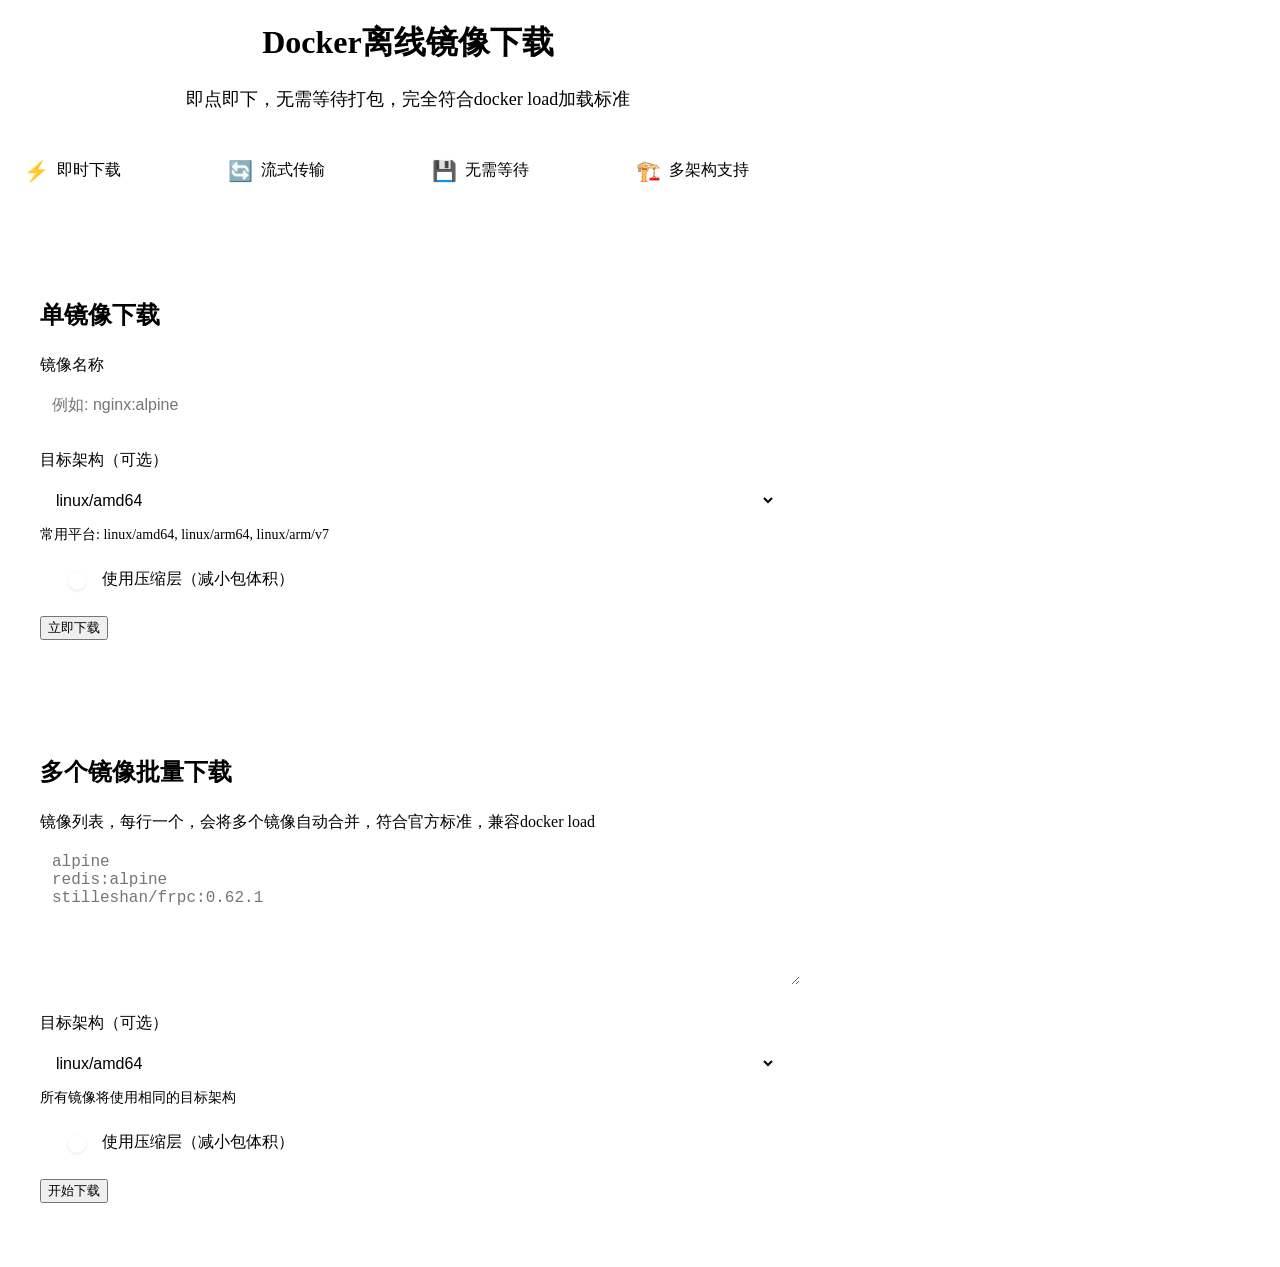
==== commit a0a15801: "Refactor: remove redundancy, fix bugs, improve security and UX - Fix URL triple-slash bug in github." ====
--- a/src/public/images.html
+++ b/src/public/images.html
@@ -10,11 +10,8 @@
     <link rel="icon" href="/favicon.ico">
     <link rel="stylesheet" href="/public/nav.css">
     <style>
-        :root { --success: #10b981; --warning: #f59e0b; --error: #ef4444; }
-        .main { flex: 1; padding: 2rem 1rem; }
-        .container { max-width: 800px; margin: 0 auto; }
+        .container { max-width: 800px; }
         .header { text-align: center; margin-bottom: 3rem; }
-        .title { font-size: 2.5rem; font-weight: 700; margin-bottom: 1rem; background: linear-gradient(135deg, var(--primary), #3b82f6); -webkit-background-clip: text; -webkit-text-fill-color: transparent; background-clip: text; }
         .subtitle { font-size: 1.125rem; color: var(--muted-foreground); margin-bottom: 2rem; }
         .features { display: grid; grid-template-columns: repeat(auto-fit, minmax(150px, 1fr)); gap: 1rem; margin-top: 2rem; }
         .feature { display: flex; align-items: center; gap: 0.5rem; padding: 1rem; background-color: var(--card); border: 1px solid var(--border); border-radius: var(--radius); font-weight: 500; }
@@ -27,18 +24,11 @@
         .form-input:focus, .form-select:focus, .textarea:focus { outline: none; border-color: var(--ring); box-shadow: 0 0 0 3px rgba(37,99,235,0.1); }
         .textarea { min-height: 120px; resize: vertical; font-family: monospace; }
         .form-row { display: grid; grid-template-columns: 1fr 1fr; gap: 1rem; }
-        .btn { display: inline-flex; align-items: center; justify-content: center; gap: 0.5rem; padding: 0.75rem 1.5rem; border: none; border-radius: var(--radius); font-weight: 500; font-size: 1rem; cursor: pointer; transition: all 0.2s; text-decoration: none; }
-        .btn-primary { background-color: var(--primary); color: var(--primary-foreground); }
-        .btn-primary:hover:not(:disabled) { background-color: #1d4ed8; }
-        .btn-primary:disabled { opacity: 0.5; cursor: not-allowed; }
-        .btn-full { width: 100%; }
         .status { padding: 1rem; border-radius: var(--radius); margin-bottom: 1rem; font-weight: 500; }
         .status-success { background-color: rgba(16,185,129,0.1); color: var(--success); border: 1px solid rgba(16,185,129,0.2); }
         .status-error { background-color: rgba(239,68,68,0.1); color: var(--error); border: 1px solid rgba(239,68,68,0.2); }
         .status-warning { background-color: rgba(245,158,11,0.1); color: var(--warning); border: 1px solid rgba(245,158,11,0.2); }
         .help-text { font-size: 0.875rem; color: var(--muted-foreground); margin-top: 0.25rem; }
-        .loading { display: inline-block; width: 1rem; height: 1rem; border: 2px solid transparent; border-top: 2px solid currentColor; border-radius: 50%; animation: spin 1s linear infinite; }
-        @keyframes spin { 0% { transform: rotate(0deg); } 100% { transform: rotate(360deg); } }
         .switch-container { display: flex; align-items: center; gap: 0.75rem; margin-bottom: 1.5rem; }
         .switch { position: relative; display: inline-block; width: 50px; height: 24px; }
         .switch input { opacity: 0; width: 0; height: 0; }
@@ -48,26 +38,18 @@
         input:checked + .slider:before { transform: translateX(26px); }
         .switch-label { font-weight: 500; color: var(--foreground); cursor: pointer; }
         .hidden { display: none; }
-        @media (max-width: 768px) { .main { padding: 1rem 0.5rem; } .download-section, .batch-section { padding: 1.5rem; } .form-row { grid-template-columns: 1fr; } .features { grid-template-columns: 1fr; } .title { font-size: 2rem; } }
+        .progress-bar { width: 100%; height: 6px; background-color: var(--muted); border-radius: 3px; margin-top: 0.5rem; overflow: hidden; }
+        .progress-fill { height: 100%; background-color: var(--primary); transition: width 0.3s; width: 0%; }
+        @media (max-width: 768px) { .main { padding: 1rem 0.5rem; } .download-section, .batch-section { padding: 1.5rem; } .form-row { grid-template-columns: 1fr; } .features { grid-template-columns: 1fr; } .gradient-title { font-size: 2rem; } }
     </style>
 </head>
 <body>
-    <nav class="navbar">
-        <div class="navbar-container">
-            <a href="/" class="logo"><div class="logo-icon">⚡</div>加速服务</a>
-            <button class="mobile-menu-toggle" id="mobileMenuToggle">☰</button>
-            <div class="nav-links" id="navLinks">
-                <a href="/" class="nav-link">🚀 GitHub加速</a>
-                <a href="/images.html" class="nav-link active">🐳 离线镜像下载</a>
-                <a href="/search.html" class="nav-link">🔍 镜像搜索</a>
-            </div>
-        </div>
-    </nav>
+    <div id="nav-placeholder"></div>
 
     <main class="main">
         <div class="container">
             <div class="header">
-                <h1 class="title">Docker离线镜像下载</h1>
+                <h1 class="gradient-title">Docker离线镜像下载</h1>
                 <p class="subtitle">即点即下，无需等待打包，完全符合docker load加载标准</p>
                 <div class="features">
                     <div class="feature"><span class="feature-icon">⚡</span><span>即时下载</span></div>
@@ -87,7 +69,16 @@
                     </div>
                     <div class="form-group">
                         <label class="form-label" for="platformInput">目标架构（可选）</label>
-                        <input type="text" id="platformInput" class="form-input" placeholder="linux/amd64" value="linux/amd64">
+                        <select id="platformInput" class="form-select">
+                            <option value="linux/amd64" selected>linux/amd64</option>
+                            <option value="linux/arm64">linux/arm64</option>
+                            <option value="linux/arm/v7">linux/arm/v7</option>
+                            <option value="linux/arm/v6">linux/arm/v6</option>
+                            <option value="linux/386">linux/386</option>
+                            <option value="linux/ppc64le">linux/ppc64le</option>
+                            <option value="linux/s390x">linux/s390x</option>
+                            <option value="">自动选择</option>
+                        </select>
                         <div class="help-text">常用平台: linux/amd64, linux/arm64, linux/arm/v7</div>
                     </div>
                     <div class="switch-container">
@@ -96,7 +87,7 @@
                     </div>
                     <button type="submit" class="btn btn-primary btn-full" id="downloadBtn">
                         <span id="downloadText">立即下载</span>
-                        <span id="downloadLoading" class="loading hidden"></span>
+                        <span id="downloadLoading" class="loading-spinner hidden"></span>
                     </button>
                 </form>
             </div>
@@ -111,7 +102,16 @@
                     </div>
                     <div class="form-group">
                         <label class="form-label" for="batchPlatformInput">目标架构（可选）</label>
-                        <input type="text" id="batchPlatformInput" class="form-input" placeholder="linux/amd64" value="linux/amd64">
+                        <select id="batchPlatformInput" class="form-select">
+                            <option value="linux/amd64" selected>linux/amd64</option>
+                            <option value="linux/arm64">linux/arm64</option>
+                            <option value="linux/arm/v7">linux/arm/v7</option>
+                            <option value="linux/arm/v6">linux/arm/v6</option>
+                            <option value="linux/386">linux/386</option>
+                            <option value="linux/ppc64le">linux/ppc64le</option>
+                            <option value="linux/s390x">linux/s390x</option>
+                            <option value="">自动选择</option>
+                        </select>
                         <div class="help-text">所有镜像将使用相同的目标架构</div>
                     </div>
                     <div class="switch-container">
@@ -120,13 +120,14 @@
                     </div>
                     <button type="submit" class="btn btn-primary btn-full" id="batchDownloadBtn">
                         <span id="batchDownloadText">开始下载</span>
-                        <span id="batchDownloadLoading" class="loading hidden"></span>
+                        <span id="batchDownloadLoading" class="loading-spinner hidden"></span>
                     </button>
                 </form>
             </div>
         </div>
     </main>
 
+    <div id="toast" class="toast"></div>
     <script src="/public/nav.js"></script>
     <script>
         function showStatus(elementId, message, type = 'success') {
@@ -202,6 +203,59 @@
             return { ok: true };
         }
 
+        // 流式下载并跟踪进度
+        async function downloadWithProgress(url, filename, statusId, imageLabel) {
+            showStatus(statusId, `正在下载 ${imageLabel}...`, 'success');
+            try {
+                const response = await fetch(url);
+                if (!response.ok) {
+                    let errorMsg = '下载失败';
+                    try { const err = await response.json(); errorMsg = err.error || errorMsg; } catch (e) {}
+                    showStatus(statusId, errorMsg, 'error');
+                    return;
+                }
+
+                const total = parseInt(response.headers.get('Content-Length') || '0', 10);
+                const reader = response.body.getReader();
+                const chunks = [];
+                let received = 0;
+
+                while (true) {
+                    const { done, value } = await reader.read();
+                    if (done) break;
+                    chunks.push(value);
+                    received += value.length;
+                    if (total > 0) {
+                        const percent = Math.round((received / total) * 100);
+                        showStatus(statusId, `正在下载 ${imageLabel}... ${percent}% (${formatSize(received)}/${formatSize(total)})`, 'success');
+                    } else {
+                        showStatus(statusId, `正在下载 ${imageLabel}... ${formatSize(received)}`, 'success');
+                    }
+                }
+
+                const blob = new Blob(chunks);
+                const downloadUrl = URL.createObjectURL(blob);
+                const link = document.createElement('a');
+                link.href = downloadUrl;
+                link.download = filename;
+                link.style.display = 'none';
+                document.body.appendChild(link);
+                link.click();
+                document.body.removeChild(link);
+                URL.revokeObjectURL(downloadUrl);
+                showStatus(statusId, `下载完成 ${imageLabel}`, 'success');
+            } catch (error) {
+                showStatus(statusId, '下载失败: ' + error.message, 'error');
+            }
+        }
+
+        function formatSize(bytes) {
+            const units = ['B', 'KB', 'MB', 'GB'];
+            let size = bytes, unitIndex = 0;
+            while (size >= 1024 && unitIndex < units.length - 1) { size /= 1024; unitIndex++; }
+            return `${size.toFixed(2)} ${units[unitIndex]}`;
+        }
+
         document.getElementById('singleForm').addEventListener('submit', async function(e) {
             e.preventDefault();
             const imageName = document.getElementById('imageInput').value.trim();
@@ -223,15 +277,9 @@
                 if (response.ok) {
                     const data = await response.json();
                     if (!data || !data.download_url) { showStatus('singleStatus', '下载地址生成失败', 'error'); return; }
-                    const link = document.createElement('a');
-                    link.href = data.download_url;
-                    link.download = '';
-                    link.style.display = 'none';
-                    document.body.appendChild(link);
-                    link.click();
-                    document.body.removeChild(link);
                     const platformText = platform ? ` (${platform})` : '';
-                    showStatus('singleStatus', `开始下载 ${imageName}${platformText}`, 'success');
+                    const filename = imageName.replace(/\//g, '_') + '.tar';
+                    await downloadWithProgress(data.download_url, filename, 'singleStatus', `${imageName}${platformText}`);
                 } else {
                     const error = await response.json();
                     showStatus('singleStatus', error.error || '下载失败', 'error');
@@ -269,14 +317,9 @@
                 if (response.ok) {
                     const data = await response.json();
                     if (!data || !data.download_url) { showStatus('batchStatus', '下载地址生成失败', 'error'); return; }
-                    const link = document.createElement('a');
-                    link.href = data.download_url;
-                    link.style.display = 'none';
-                    document.body.appendChild(link);
-                    link.click();
-                    document.body.removeChild(link);
                     const platformText = platform ? ` (${platform})` : '';
-                    showStatus('batchStatus', `开始下载 ${images.length} 个镜像${platformText}`, 'success');
+                    const filename = `batch_${images.length}_images.tar`;
+                    await downloadWithProgress(data.download_url, filename, 'batchStatus', `${images.length} 个镜像${platformText}`);
                 } else {
                     const error = await response.json();
                     showStatus('batchStatus', error.error || '下载失败', 'error');
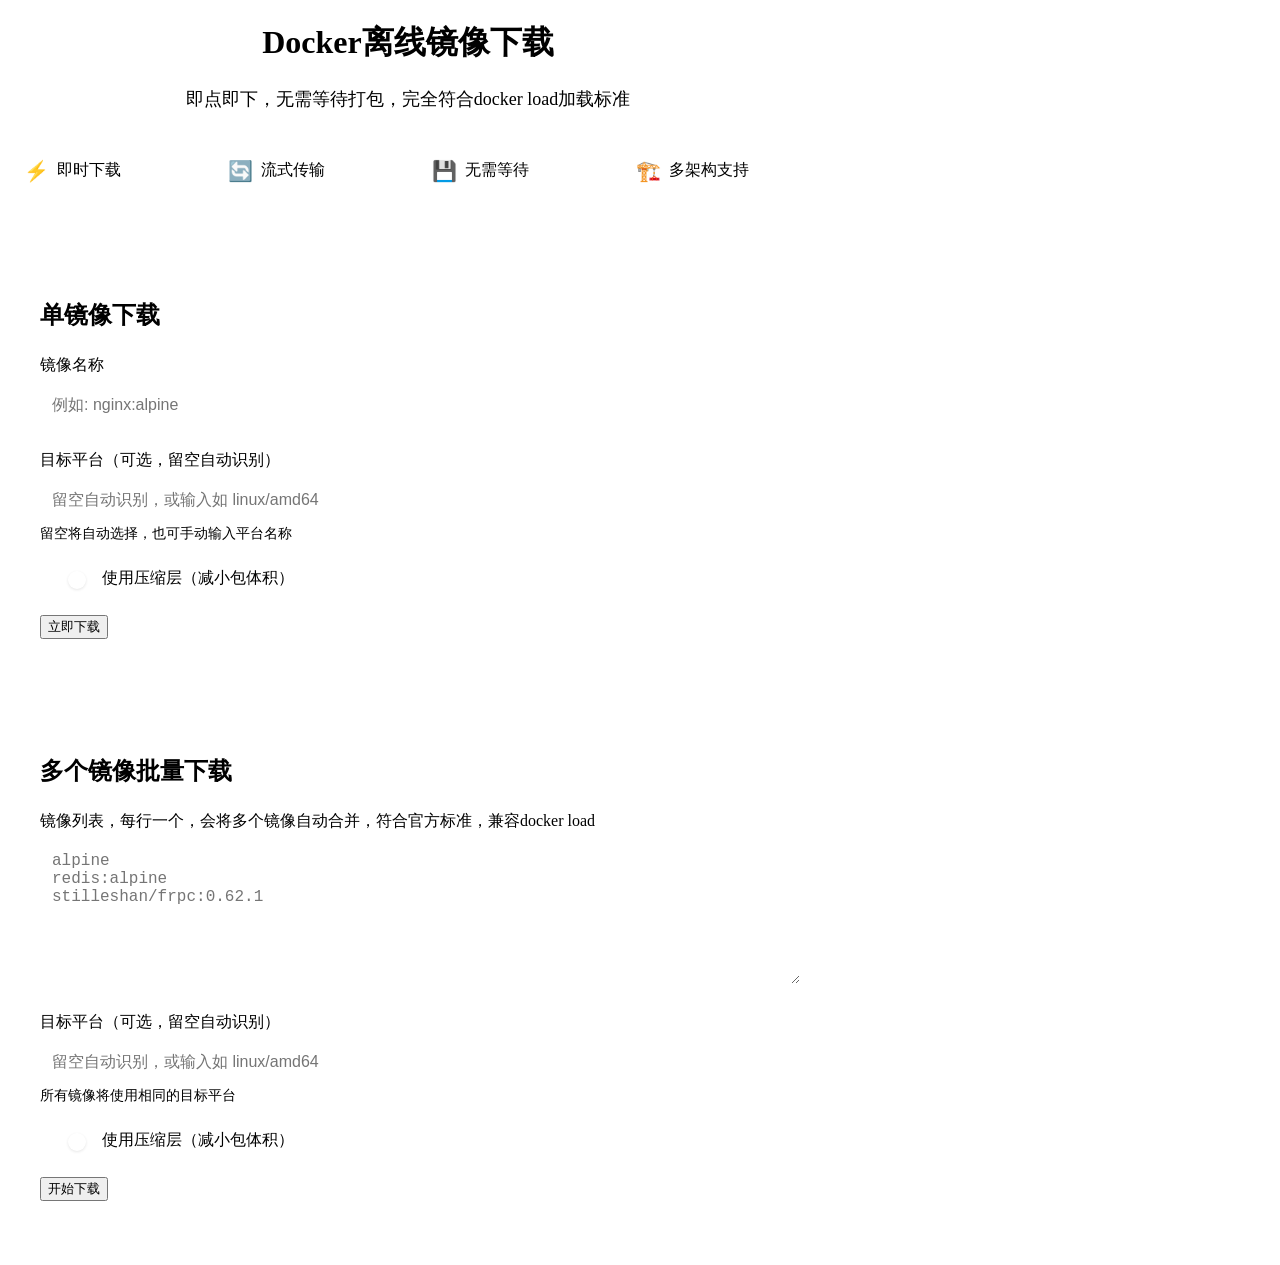
==== commit beb21a62: "Improve platform selection, unify config/log path, fix CI cache - Replace platform select with input" ====
--- a/src/public/images.html
+++ b/src/public/images.html
@@ -68,18 +68,19 @@
                         <input type="text" id="imageInput" class="form-input" placeholder="例如: nginx:alpine">
                     </div>
                     <div class="form-group">
-                        <label class="form-label" for="platformInput">目标架构（可选）</label>
-                        <select id="platformInput" class="form-select">
-                            <option value="linux/amd64" selected>linux/amd64</option>
-                            <option value="linux/arm64">linux/arm64</option>
-                            <option value="linux/arm/v7">linux/arm/v7</option>
-                            <option value="linux/arm/v6">linux/arm/v6</option>
-                            <option value="linux/386">linux/386</option>
-                            <option value="linux/ppc64le">linux/ppc64le</option>
-                            <option value="linux/s390x">linux/s390x</option>
-                            <option value="">自动选择</option>
-                        </select>
-                        <div class="help-text">常用平台: linux/amd64, linux/arm64, linux/arm/v7</div>
+                        <label class="form-label" for="platformInput">目标平台（可选，留空自动识别）</label>
+                        <input type="text" id="platformInput" class="form-input" list="platformList" placeholder="留空自动识别，或输入如 linux/amd64">
+                        <datalist id="platformList">
+                            <option value="linux/amd64">
+                            <option value="linux/arm64">
+                            <option value="linux/arm/v7">
+                            <option value="linux/arm/v6">
+                            <option value="linux/386">
+                            <option value="linux/ppc64le">
+                            <option value="linux/s390x">
+                            <option value="windows/amd64">
+                        </datalist>
+                        <div class="help-text">留空将自动选择，也可手动输入平台名称</div>
                     </div>
                     <div class="switch-container">
                         <label class="switch"><input type="checkbox" id="compressedToggle" checked><span class="slider"></span></label>
@@ -101,18 +102,9 @@
                         <textarea id="imagesTextarea" class="textarea" placeholder="alpine&#10;redis:alpine&#10;stilleshan/frpc:0.62.1"></textarea>
                     </div>
                     <div class="form-group">
-                        <label class="form-label" for="batchPlatformInput">目标架构（可选）</label>
-                        <select id="batchPlatformInput" class="form-select">
-                            <option value="linux/amd64" selected>linux/amd64</option>
-                            <option value="linux/arm64">linux/arm64</option>
-                            <option value="linux/arm/v7">linux/arm/v7</option>
-                            <option value="linux/arm/v6">linux/arm/v6</option>
-                            <option value="linux/386">linux/386</option>
-                            <option value="linux/ppc64le">linux/ppc64le</option>
-                            <option value="linux/s390x">linux/s390x</option>
-                            <option value="">自动选择</option>
-                        </select>
-                        <div class="help-text">所有镜像将使用相同的目标架构</div>
+                        <label class="form-label" for="batchPlatformInput">目标平台（可选，留空自动识别）</label>
+                        <input type="text" id="batchPlatformInput" class="form-input" list="platformList" placeholder="留空自动识别，或输入如 linux/amd64">
+                        <div class="help-text">所有镜像将使用相同的目标平台</div>
                     </div>
                     <div class="switch-container">
                         <label class="switch"><input type="checkbox" id="batchCompressedToggle" checked><span class="slider"></span></label>
@@ -210,7 +202,12 @@
                 const response = await fetch(url);
                 if (!response.ok) {
                     let errorMsg = '下载失败';
-                    try { const err = await response.json(); errorMsg = err.error || errorMsg; } catch (e) {}
+                    const contentType = response.headers.get('Content-Type') || '';
+                    if (contentType.includes('application/json')) {
+                        try { const err = await response.json(); errorMsg = err.error || errorMsg; } catch (e) {}
+                    } else {
+                        try { const text = await response.text(); if (text) errorMsg = text; } catch (e) {}
+                    }
                     showStatus(statusId, errorMsg, 'error');
                     return;
                 }
